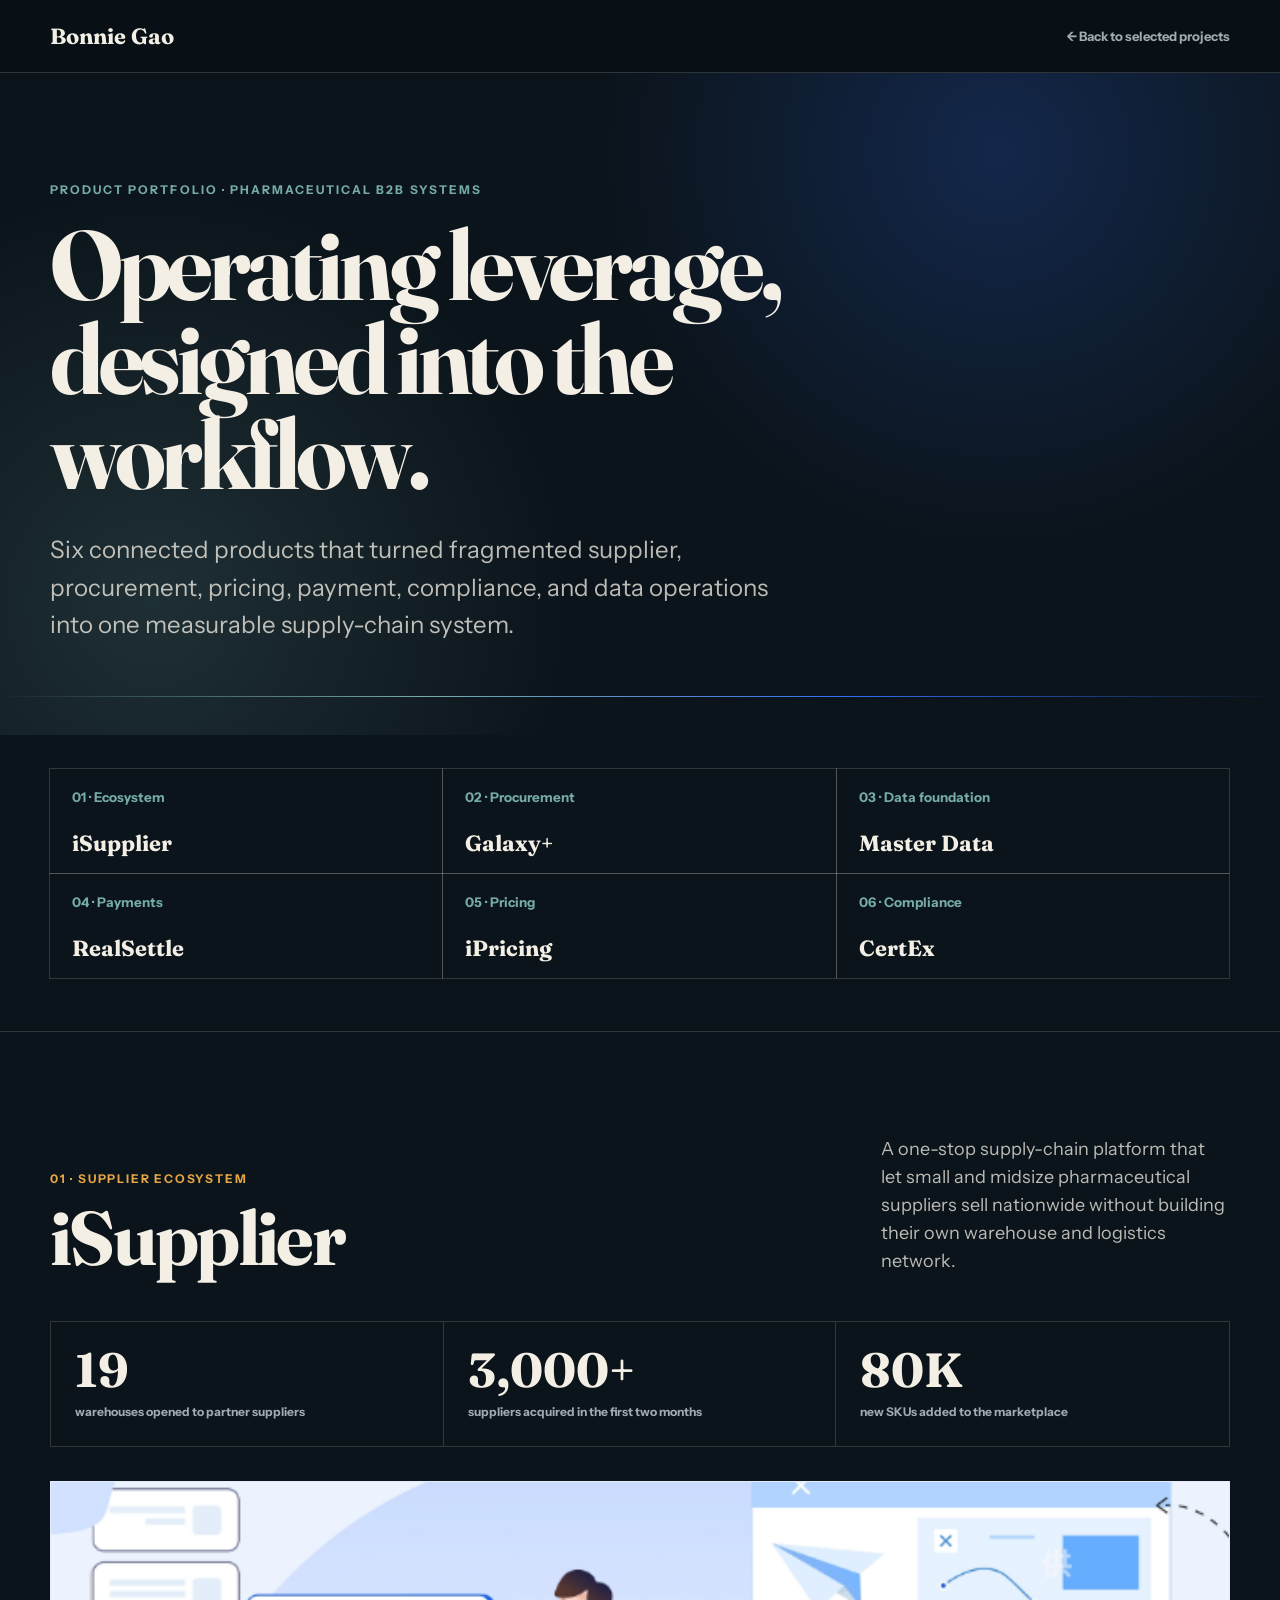
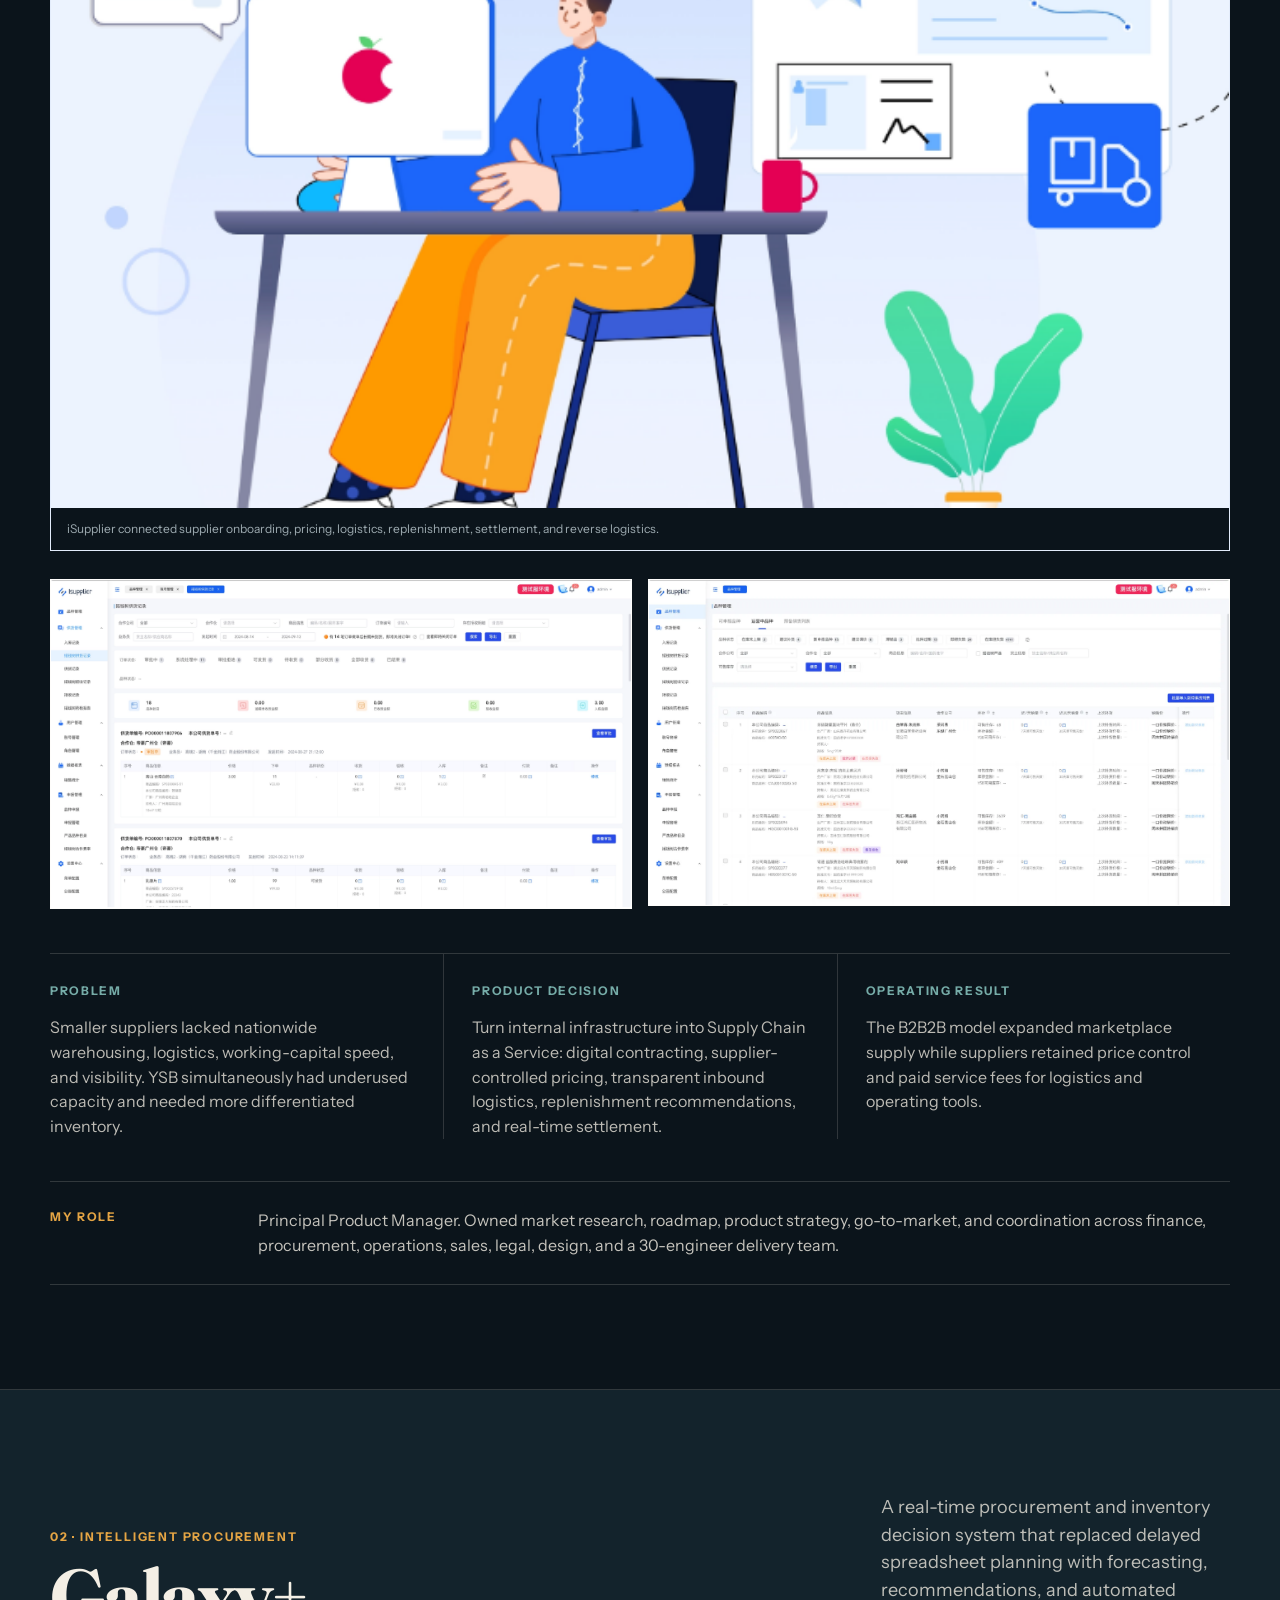
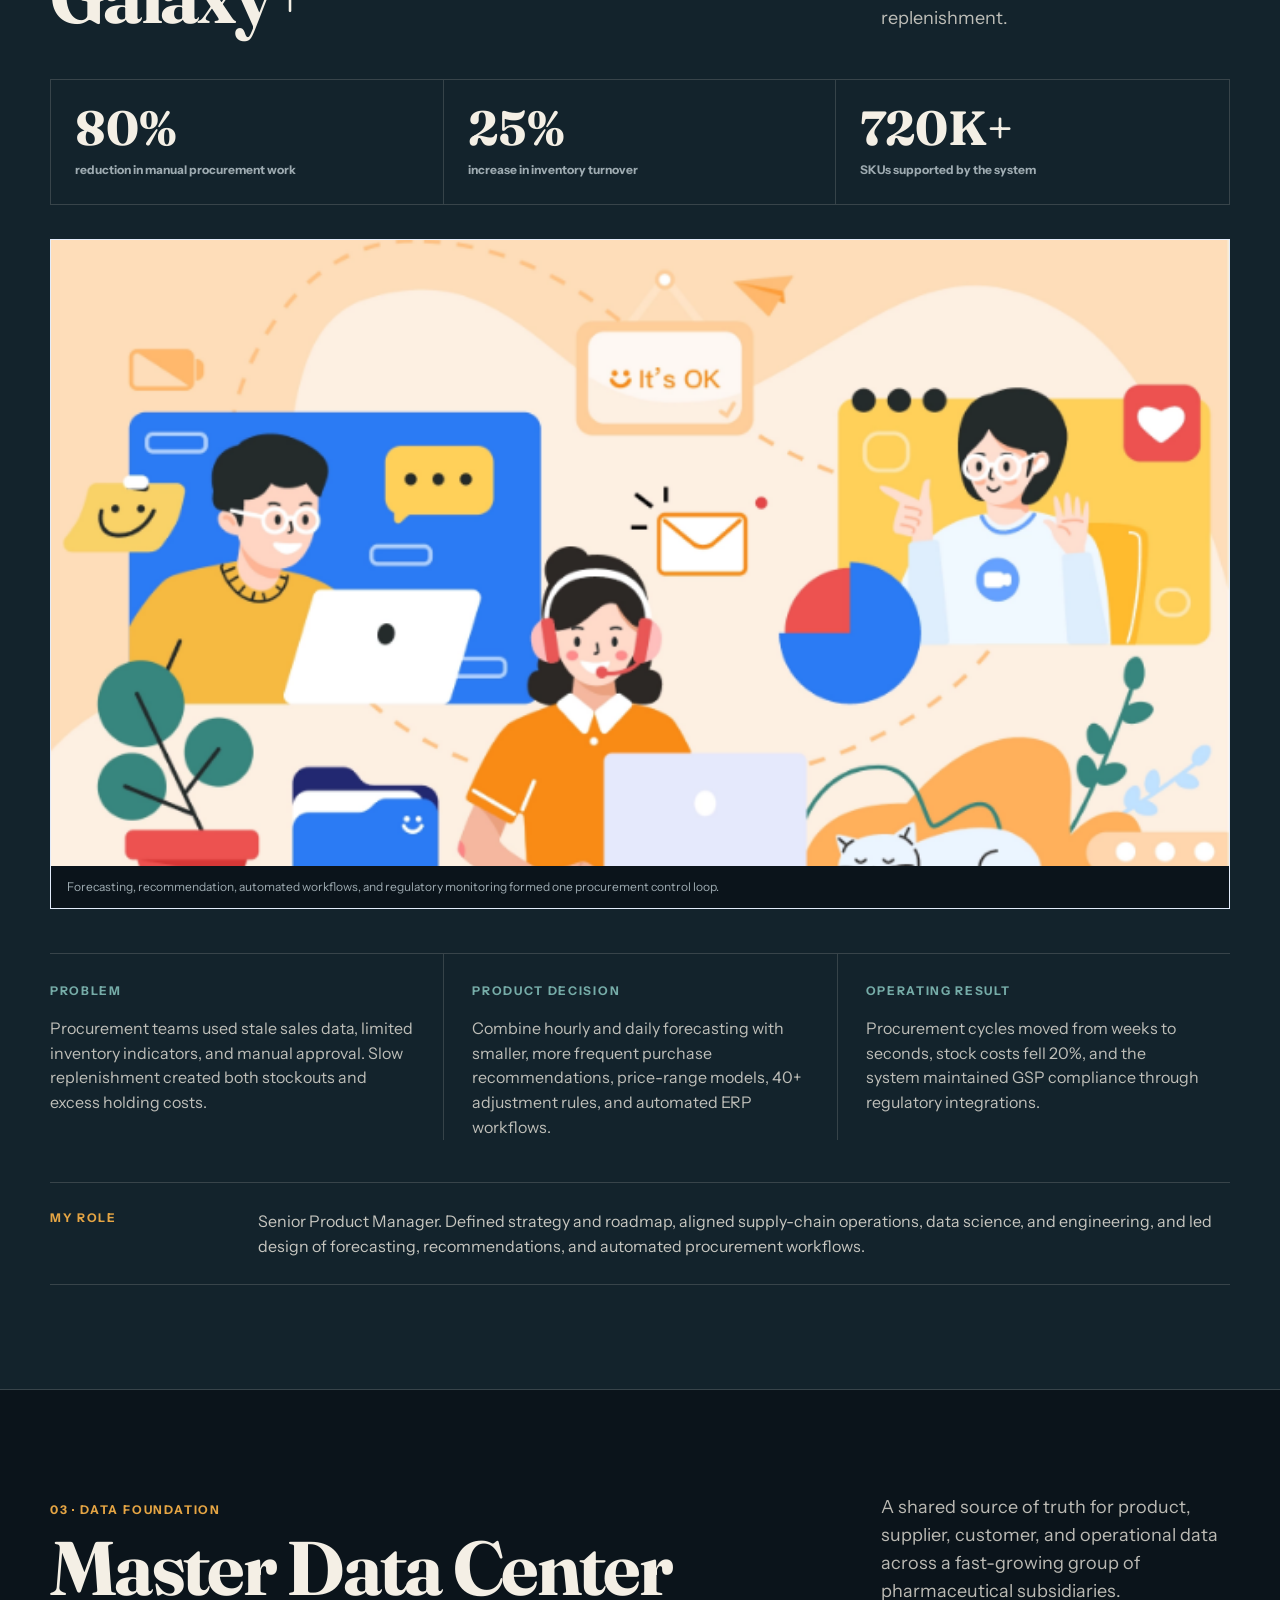
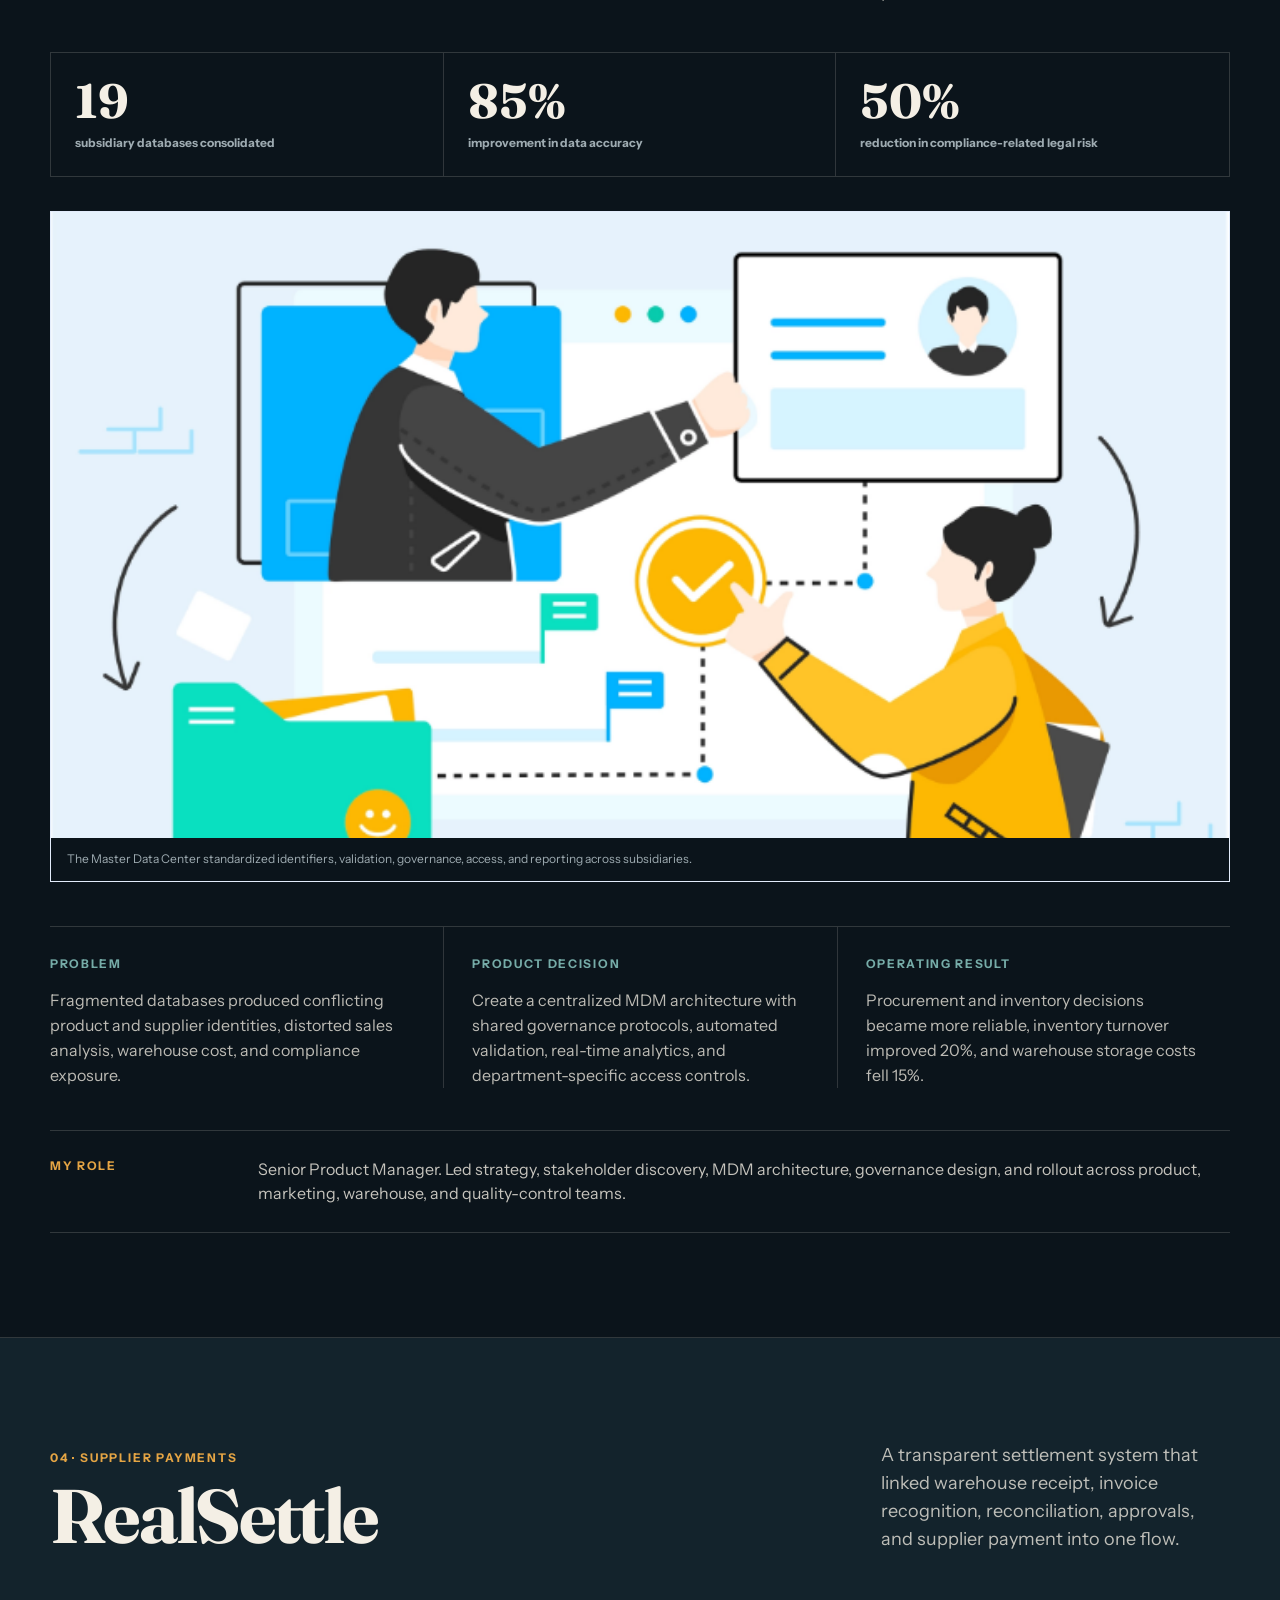
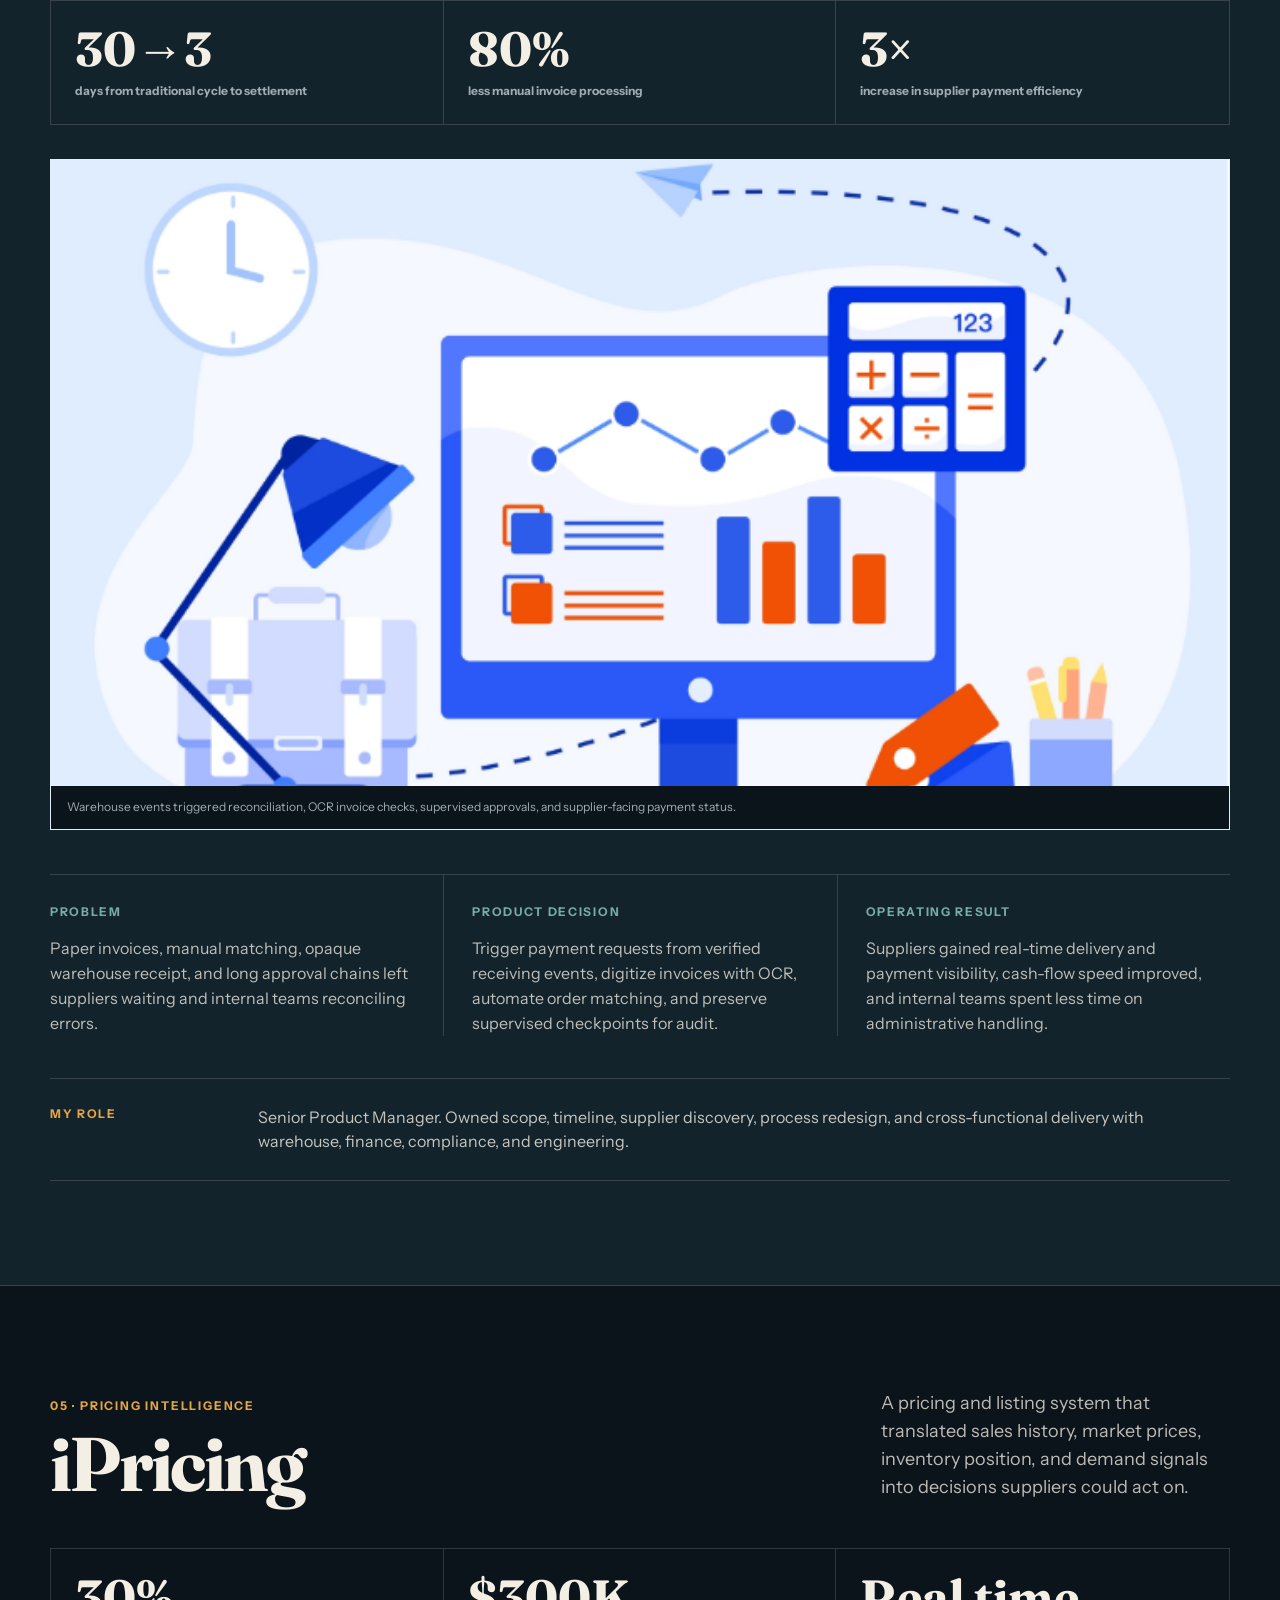
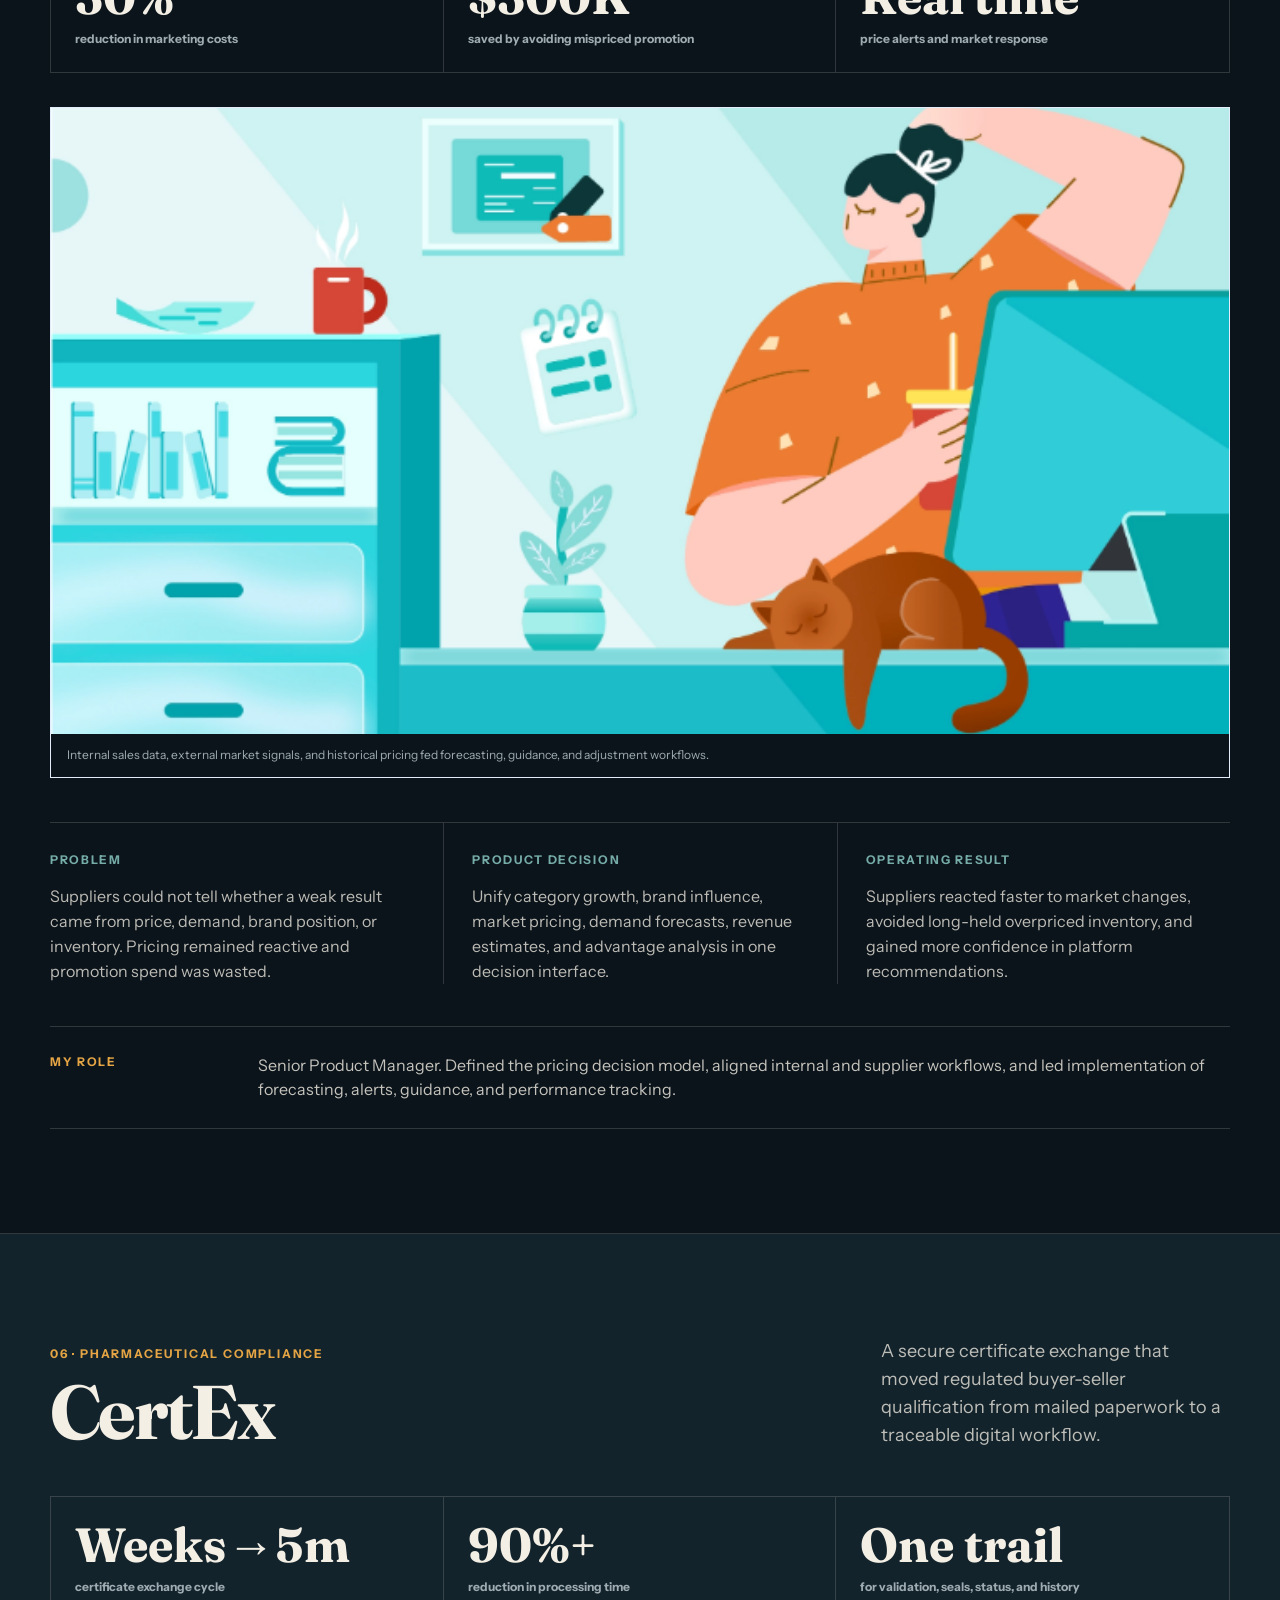
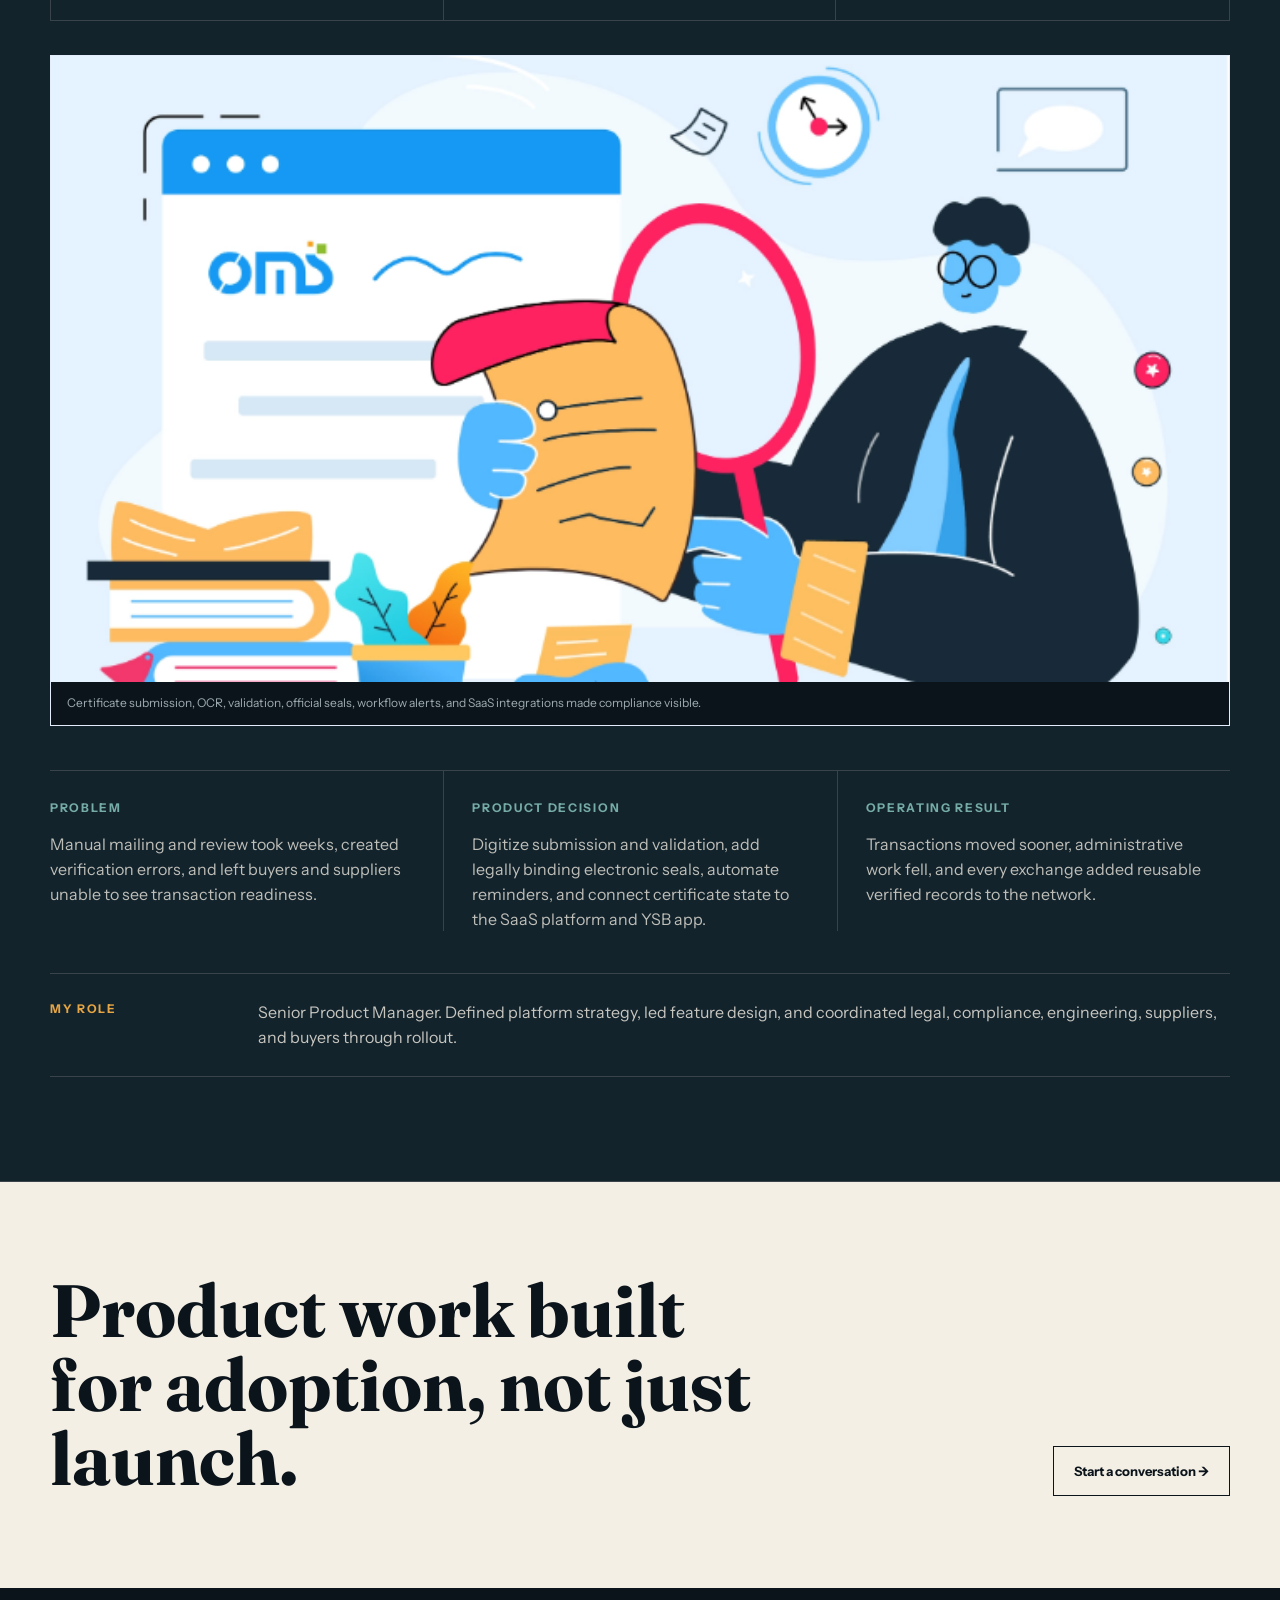
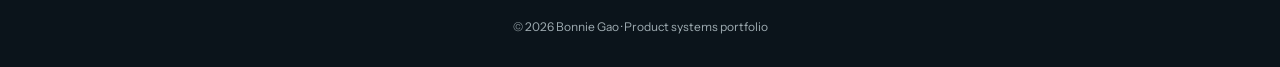
==== projects/index.html @ c2d32837 "Add product management case studies" ====
<!DOCTYPE html>
<html lang="en">
<head>
  <meta charset="UTF-8" />
  <meta name="viewport" content="width=device-width, initial-scale=1.0" />
  <meta name="description" content="Product case studies by Bonnie Gao: pharmaceutical B2B, intelligent supply chain, pricing, payments, compliance, and master data systems." />
  <title>Product Case Studies | Bonnie Gao</title>
  <link rel="preconnect" href="https://fonts.googleapis.com">
  <link rel="preconnect" href="https://fonts.gstatic.com" crossorigin>
  <link href="https://fonts.googleapis.com/css2?family=Fraunces:opsz,wght@9..144,500;9..144,650;9..144,750&family=Instrument+Sans:ital,wght@0,400..800;1,400..800&display=swap" rel="stylesheet">
  <link rel="stylesheet" href="styles.css" />
</head>
<body>
  <nav class="nav" aria-label="Case study navigation">
    <div class="container nav-inner">
      <a class="brand" href="../index.html#home">Bonnie Gao</a>
      <a class="back-link" href="../index.html#projects">← Back to selected projects</a>
    </div>
  </nav>

  <header class="hero">
    <div class="container">
      <p class="eyebrow">Product portfolio · Pharmaceutical B2B systems</p>
      <h1>Operating leverage, designed into the workflow.</h1>
      <p class="hero-deck">Six connected products that turned fragmented supplier, procurement, pricing, payment, compliance, and data operations into one measurable supply-chain system.</p>
    </div>
  </header>

  <nav class="case-index" aria-label="Product case studies">
    <div class="container">
      <ol>
        <li><a href="#isupplier"><small>01 · Ecosystem</small><strong>iSupplier</strong></a></li>
        <li><a href="#galaxy"><small>02 · Procurement</small><strong>Galaxy+</strong></a></li>
        <li><a href="#master-data"><small>03 · Data foundation</small><strong>Master Data</strong></a></li>
        <li><a href="#realsettle"><small>04 · Payments</small><strong>RealSettle</strong></a></li>
        <li><a href="#ipricing"><small>05 · Pricing</small><strong>iPricing</strong></a></li>
        <li><a href="#certex"><small>06 · Compliance</small><strong>CertEx</strong></a></li>
      </ol>
    </div>
  </nav>

  <main>
    <section class="case" id="isupplier">
      <div class="container">
        <div class="case-head">
          <div><p class="case-number">01 · Supplier ecosystem</p><h2>iSupplier</h2></div>
          <p class="case-summary">A one-stop supply-chain platform that let small and midsize pharmaceutical suppliers sell nationwide without building their own warehouse and logistics network.</p>
        </div>
        <div class="metric-row">
          <div class="metric"><strong>19</strong><span>warehouses opened to partner suppliers</span></div>
          <div class="metric"><strong>3,000+</strong><span>suppliers acquired in the first two months</span></div>
          <div class="metric"><strong>80K</strong><span>new SKUs added to the marketplace</span></div>
        </div>
        <figure class="case-visual"><img src="assets/isupplier-overview.png" alt="Illustration representing the iSupplier open cooperation platform" /><figcaption>iSupplier connected supplier onboarding, pricing, logistics, replenishment, settlement, and reverse logistics.</figcaption></figure>
        <div class="screen-pair"><img src="assets/isupplier-flow.png" alt="iSupplier order and settlement management interface" /><img src="assets/isupplier-launch.png" alt="iSupplier product operations interface" /></div>
        <div class="decision-grid">
          <article class="decision"><h3>Problem</h3><p>Smaller suppliers lacked nationwide warehousing, logistics, working-capital speed, and visibility. YSB simultaneously had underused capacity and needed more differentiated inventory.</p></article>
          <article class="decision"><h3>Product decision</h3><p>Turn internal infrastructure into Supply Chain as a Service: digital contracting, supplier-controlled pricing, transparent inbound logistics, replenishment recommendations, and real-time settlement.</p></article>
          <article class="decision"><h3>Operating result</h3><p>The B2B2B model expanded marketplace supply while suppliers retained price control and paid service fees for logistics and operating tools.</p></article>
        </div>
        <div class="role"><strong>My role</strong><p>Principal Product Manager. Owned market research, roadmap, product strategy, go-to-market, and coordination across finance, procurement, operations, sales, legal, design, and a 30-engineer delivery team.</p></div>
      </div>
    </section>

    <section class="case" id="galaxy">
      <div class="container">
        <div class="case-head"><div><p class="case-number">02 · Intelligent procurement</p><h2>Galaxy+</h2></div><p class="case-summary">A real-time procurement and inventory decision system that replaced delayed spreadsheet planning with forecasting, recommendations, and automated replenishment.</p></div>
        <div class="metric-row"><div class="metric"><strong>80%</strong><span>reduction in manual procurement work</span></div><div class="metric"><strong>25%</strong><span>increase in inventory turnover</span></div><div class="metric"><strong>720K+</strong><span>SKUs supported by the system</span></div></div>
        <figure class="case-visual"><img src="assets/galaxy-overview.png" alt="Illustration representing collaborative intelligent procurement" /><figcaption>Forecasting, recommendation, automated workflows, and regulatory monitoring formed one procurement control loop.</figcaption></figure>
        <div class="decision-grid"><article class="decision"><h3>Problem</h3><p>Procurement teams used stale sales data, limited inventory indicators, and manual approval. Slow replenishment created both stockouts and excess holding costs.</p></article><article class="decision"><h3>Product decision</h3><p>Combine hourly and daily forecasting with smaller, more frequent purchase recommendations, price-range models, 40+ adjustment rules, and automated ERP workflows.</p></article><article class="decision"><h3>Operating result</h3><p>Procurement cycles moved from weeks to seconds, stock costs fell 20%, and the system maintained GSP compliance through regulatory integrations.</p></article></div>
        <div class="role"><strong>My role</strong><p>Senior Product Manager. Defined strategy and roadmap, aligned supply-chain operations, data science, and engineering, and led design of forecasting, recommendations, and automated procurement workflows.</p></div>
      </div>
    </section>

    <section class="case" id="master-data">
      <div class="container">
        <div class="case-head"><div><p class="case-number">03 · Data foundation</p><h2>Master Data Center</h2></div><p class="case-summary">A shared source of truth for product, supplier, customer, and operational data across a fast-growing group of pharmaceutical subsidiaries.</p></div>
        <div class="metric-row"><div class="metric"><strong>19</strong><span>subsidiary databases consolidated</span></div><div class="metric"><strong>85%</strong><span>improvement in data accuracy</span></div><div class="metric"><strong>50%</strong><span>reduction in compliance-related legal risk</span></div></div>
        <figure class="case-visual"><img src="assets/master-data-overview.png" alt="Illustration representing master data governance and collaboration" /><figcaption>The Master Data Center standardized identifiers, validation, governance, access, and reporting across subsidiaries.</figcaption></figure>
        <div class="decision-grid"><article class="decision"><h3>Problem</h3><p>Fragmented databases produced conflicting product and supplier identities, distorted sales analysis, warehouse cost, and compliance exposure.</p></article><article class="decision"><h3>Product decision</h3><p>Create a centralized MDM architecture with shared governance protocols, automated validation, real-time analytics, and department-specific access controls.</p></article><article class="decision"><h3>Operating result</h3><p>Procurement and inventory decisions became more reliable, inventory turnover improved 20%, and warehouse storage costs fell 15%.</p></article></div>
        <div class="role"><strong>My role</strong><p>Senior Product Manager. Led strategy, stakeholder discovery, MDM architecture, governance design, and rollout across product, marketing, warehouse, and quality-control teams.</p></div>
      </div>
    </section>

    <section class="case" id="realsettle">
      <div class="container">
        <div class="case-head"><div><p class="case-number">04 · Supplier payments</p><h2>RealSettle</h2></div><p class="case-summary">A transparent settlement system that linked warehouse receipt, invoice recognition, reconciliation, approvals, and supplier payment into one flow.</p></div>
        <div class="metric-row"><div class="metric"><strong>30→3</strong><span>days from traditional cycle to settlement</span></div><div class="metric"><strong>80%</strong><span>less manual invoice processing</span></div><div class="metric"><strong>3×</strong><span>increase in supplier payment efficiency</span></div></div>
        <figure class="case-visual"><img src="assets/realsettle-overview.png" alt="Illustration representing automated real-time settlement" /><figcaption>Warehouse events triggered reconciliation, OCR invoice checks, supervised approvals, and supplier-facing payment status.</figcaption></figure>
        <div class="decision-grid"><article class="decision"><h3>Problem</h3><p>Paper invoices, manual matching, opaque warehouse receipt, and long approval chains left suppliers waiting and internal teams reconciling errors.</p></article><article class="decision"><h3>Product decision</h3><p>Trigger payment requests from verified receiving events, digitize invoices with OCR, automate order matching, and preserve supervised checkpoints for audit.</p></article><article class="decision"><h3>Operating result</h3><p>Suppliers gained real-time delivery and payment visibility, cash-flow speed improved, and internal teams spent less time on administrative handling.</p></article></div>
        <div class="role"><strong>My role</strong><p>Senior Product Manager. Owned scope, timeline, supplier discovery, process redesign, and cross-functional delivery with warehouse, finance, compliance, and engineering.</p></div>
      </div>
    </section>

    <section class="case" id="ipricing">
      <div class="container">
        <div class="case-head"><div><p class="case-number">05 · Pricing intelligence</p><h2>iPricing</h2></div><p class="case-summary">A pricing and listing system that translated sales history, market prices, inventory position, and demand signals into decisions suppliers could act on.</p></div>
        <div class="metric-row"><div class="metric"><strong>30%</strong><span>reduction in marketing costs</span></div><div class="metric"><strong>$300K</strong><span>saved by avoiding mispriced promotion</span></div><div class="metric"><strong>Real time</strong><span>price alerts and market response</span></div></div>
        <figure class="case-visual"><img src="assets/ipricing-overview.png" alt="Illustration representing intelligent pricing analytics" /><figcaption>Internal sales data, external market signals, and historical pricing fed forecasting, guidance, and adjustment workflows.</figcaption></figure>
        <div class="decision-grid"><article class="decision"><h3>Problem</h3><p>Suppliers could not tell whether a weak result came from price, demand, brand position, or inventory. Pricing remained reactive and promotion spend was wasted.</p></article><article class="decision"><h3>Product decision</h3><p>Unify category growth, brand influence, market pricing, demand forecasts, revenue estimates, and advantage analysis in one decision interface.</p></article><article class="decision"><h3>Operating result</h3><p>Suppliers reacted faster to market changes, avoided long-held overpriced inventory, and gained more confidence in platform recommendations.</p></article></div>
        <div class="role"><strong>My role</strong><p>Senior Product Manager. Defined the pricing decision model, aligned internal and supplier workflows, and led implementation of forecasting, alerts, guidance, and performance tracking.</p></div>
      </div>
    </section>

    <section class="case" id="certex">
      <div class="container">
        <div class="case-head"><div><p class="case-number">06 · Pharmaceutical compliance</p><h2>CertEx</h2></div><p class="case-summary">A secure certificate exchange that moved regulated buyer-seller qualification from mailed paperwork to a traceable digital workflow.</p></div>
        <div class="metric-row"><div class="metric"><strong>Weeks→5m</strong><span>certificate exchange cycle</span></div><div class="metric"><strong>90%+</strong><span>reduction in processing time</span></div><div class="metric"><strong>One trail</strong><span>for validation, seals, status, and history</span></div></div>
        <figure class="case-visual"><img src="assets/certex-overview.png" alt="Illustration representing digital pharmaceutical certificate validation" /><figcaption>Certificate submission, OCR, validation, official seals, workflow alerts, and SaaS integrations made compliance visible.</figcaption></figure>
        <div class="decision-grid"><article class="decision"><h3>Problem</h3><p>Manual mailing and review took weeks, created verification errors, and left buyers and suppliers unable to see transaction readiness.</p></article><article class="decision"><h3>Product decision</h3><p>Digitize submission and validation, add legally binding electronic seals, automate reminders, and connect certificate state to the SaaS platform and YSB app.</p></article><article class="decision"><h3>Operating result</h3><p>Transactions moved sooner, administrative work fell, and every exchange added reusable verified records to the network.</p></article></div>
        <div class="role"><strong>My role</strong><p>Senior Product Manager. Defined platform strategy, led feature design, and coordinated legal, compliance, engineering, suppliers, and buyers through rollout.</p></div>
      </div>
    </section>
  </main>

  <section class="closing">
    <div class="container closing-grid"><h2>Product work built for adoption, not just launch.</h2><a class="button" href="../index.html#contact">Start a conversation →</a></div>
  </section>
  <footer><div class="container">© 2026 Bonnie Gao · Product systems portfolio</div></footer>
</body>
</html>
---- projects/styles.css ----
:root {
  --ink: #0b141b;
  --ink-soft: #13232c;
  --paper: #f4efe5;
  --paper-soft: #e8e0d2;
  --white: #fffdf8;
  --teal: #76aca8;
  --blue: #326cf4;
  --amber: #e5a544;
  --muted: #9eabb1;
  --line-dark: rgba(244, 239, 229, 0.16);
  --line-light: rgba(11, 20, 27, 0.18);
  --max: 1180px;
}

* { box-sizing: border-box; margin: 0; padding: 0; }
html { scroll-behavior: smooth; scroll-padding-top: 88px; }
body {
  font-family: "Instrument Sans", ui-sans-serif, system-ui, sans-serif;
  background: var(--ink);
  color: var(--paper);
  line-height: 1.55;
}
a { color: inherit; text-decoration: none; }
img { display: block; width: 100%; }
:focus-visible { outline: 2px solid var(--teal); outline-offset: 4px; }
.container { width: min(var(--max), calc(100% - 42px)); margin: 0 auto; }

.nav {
  position: sticky;
  top: 0;
  z-index: 20;
  background: rgba(8, 16, 22, 0.9);
  backdrop-filter: blur(18px);
  border-bottom: 1px solid var(--line-dark);
}
.nav-inner {
  min-height: 72px;
  display: flex;
  align-items: center;
  justify-content: space-between;
  gap: 24px;
}
.brand { font-family: "Fraunces", Georgia, serif; font-size: 22px; font-weight: 700; }
.back-link { color: var(--muted); font-size: 13px; font-weight: 760; }
.back-link:hover { color: var(--paper); }

.hero {
  position: relative;
  overflow: hidden;
  padding: 108px 0 92px;
  background:
    radial-gradient(circle at 78% 12%, rgba(50, 108, 244, 0.22), transparent 25rem),
    radial-gradient(circle at 12% 80%, rgba(118, 172, 168, 0.18), transparent 26rem),
    var(--ink);
}
.hero::after {
  content: "";
  position: absolute;
  left: 0;
  right: 0;
  bottom: 38px;
  height: 1px;
  background: linear-gradient(90deg, transparent, var(--teal), var(--blue), transparent);
}
.eyebrow {
  color: var(--teal);
  font-size: 12px;
  font-weight: 820;
  letter-spacing: 0.17em;
  text-transform: uppercase;
}
.hero h1 {
  max-width: 980px;
  margin-top: 18px;
  font-family: "Fraunces", Georgia, serif;
  font-size: clamp(50px, 7.7vw, 104px);
  line-height: 0.96;
  letter-spacing: -0.045em;
}
.hero-deck {
  max-width: 720px;
  margin-top: 30px;
  color: rgba(244, 239, 229, 0.76);
  font-size: clamp(18px, 2.2vw, 24px);
}

.case-index { padding: 34px 0 52px; border-bottom: 1px solid var(--line-dark); }
.case-index ol { list-style: none; display: grid; grid-template-columns: repeat(3, 1fr); }
.case-index a {
  min-height: 106px;
  display: grid;
  align-content: space-between;
  padding: 18px 22px;
  border: 1px solid var(--line-dark);
  margin: -1px 0 0 -1px;
  transition: background 160ms ease, color 160ms ease;
}
.case-index a:hover { background: var(--paper); color: var(--ink); }
.case-index small { color: var(--teal); font-weight: 800; }
.case-index strong { font-family: "Fraunces", Georgia, serif; font-size: 22px; line-height: 1.05; }

.case { padding: 104px 0; border-bottom: 1px solid var(--line-dark); }
.case:nth-of-type(even) { background: var(--ink-soft); }
.case-head {
  display: grid;
  grid-template-columns: minmax(0, 1.2fr) minmax(300px, 0.55fr);
  gap: 70px;
  align-items: end;
  margin-bottom: 46px;
}
.case-number { color: var(--amber); font-size: 12px; font-weight: 820; letter-spacing: 0.15em; text-transform: uppercase; }
.case h2 {
  margin-top: 12px;
  font-family: "Fraunces", Georgia, serif;
  font-size: clamp(42px, 6vw, 76px);
  line-height: 0.98;
  letter-spacing: -0.035em;
}
.case-summary { color: rgba(244, 239, 229, 0.76); font-size: 18px; }
.metric-row { display: grid; grid-template-columns: repeat(3, 1fr); border: 1px solid var(--line-dark); margin-bottom: 34px; }
.metric { padding: 24px; border-right: 1px solid var(--line-dark); }
.metric:last-child { border-right: 0; }
.metric strong { display: block; font-family: "Fraunces", Georgia, serif; font-size: clamp(30px, 4vw, 48px); line-height: 1; color: var(--paper); }
.metric span { display: block; margin-top: 9px; color: var(--muted); font-size: 12px; font-weight: 720; }

.case-visual {
  overflow: hidden;
  margin-bottom: 44px;
  border: 1px solid var(--line-dark);
  background: #dfeaff;
}
.case-visual img { aspect-ratio: 16 / 8.5; object-fit: cover; }
.case-visual figcaption { padding: 12px 16px; color: var(--muted); background: var(--ink); font-size: 12px; }
.screen-pair { display: grid; grid-template-columns: 1fr 1fr; gap: 16px; margin: -16px 0 44px; }
.screen-pair img { border: 1px solid var(--line-dark); background: white; }

.decision-grid { display: grid; grid-template-columns: repeat(3, 1fr); gap: 0; border-top: 1px solid var(--line-dark); }
.decision { padding: 28px 28px 0 0; }
.decision + .decision { padding-left: 28px; border-left: 1px solid var(--line-dark); }
.decision h3 { color: var(--teal); font-size: 12px; letter-spacing: 0.14em; text-transform: uppercase; }
.decision p, .decision ul { margin-top: 15px; color: rgba(244, 239, 229, 0.76); }
.decision ul { padding-left: 18px; display: grid; gap: 9px; }
.role {
  display: grid;
  grid-template-columns: 180px 1fr;
  gap: 28px;
  margin-top: 42px;
  padding: 26px 0;
  border-top: 1px solid var(--line-dark);
  border-bottom: 1px solid var(--line-dark);
}
.role strong { color: var(--amber); font-size: 12px; letter-spacing: 0.14em; text-transform: uppercase; }
.role p { color: rgba(244, 239, 229, 0.8); }

.closing { padding: 92px 0; background: var(--paper); color: var(--ink); }
.closing-grid { display: grid; grid-template-columns: 1fr auto; gap: 48px; align-items: end; }
.closing h2 { max-width: 720px; font-family: "Fraunces", Georgia, serif; font-size: clamp(42px, 6vw, 74px); line-height: 1; }
.button { display: inline-flex; padding: 14px 20px; border: 1px solid var(--ink); font-size: 13px; font-weight: 800; }
.button:hover { background: var(--ink); color: var(--paper); }
footer { padding: 30px 0; color: var(--muted); text-align: center; font-size: 12px; }

@media (max-width: 860px) {
  .case-index ol { grid-template-columns: repeat(2, 1fr); }
  .case-head, .closing-grid { grid-template-columns: 1fr; gap: 24px; }
  .decision-grid { grid-template-columns: 1fr; }
  .decision, .decision + .decision { padding: 26px 0; border-left: 0; border-bottom: 1px solid var(--line-dark); }
}
@media (max-width: 600px) {
  .container { width: min(var(--max), calc(100% - 24px)); }
  .hero { padding: 82px 0 76px; }
  .case { padding: 76px 0; }
  .case-index ol, .metric-row, .screen-pair { grid-template-columns: 1fr; }
  .metric { border-right: 0; border-bottom: 1px solid var(--line-dark); }
  .metric:last-child { border-bottom: 0; }
  .role { grid-template-columns: 1fr; gap: 8px; }
}

@media (prefers-reduced-motion: reduce) {
  html { scroll-behavior: auto; }
  * { transition: none !important; }
}
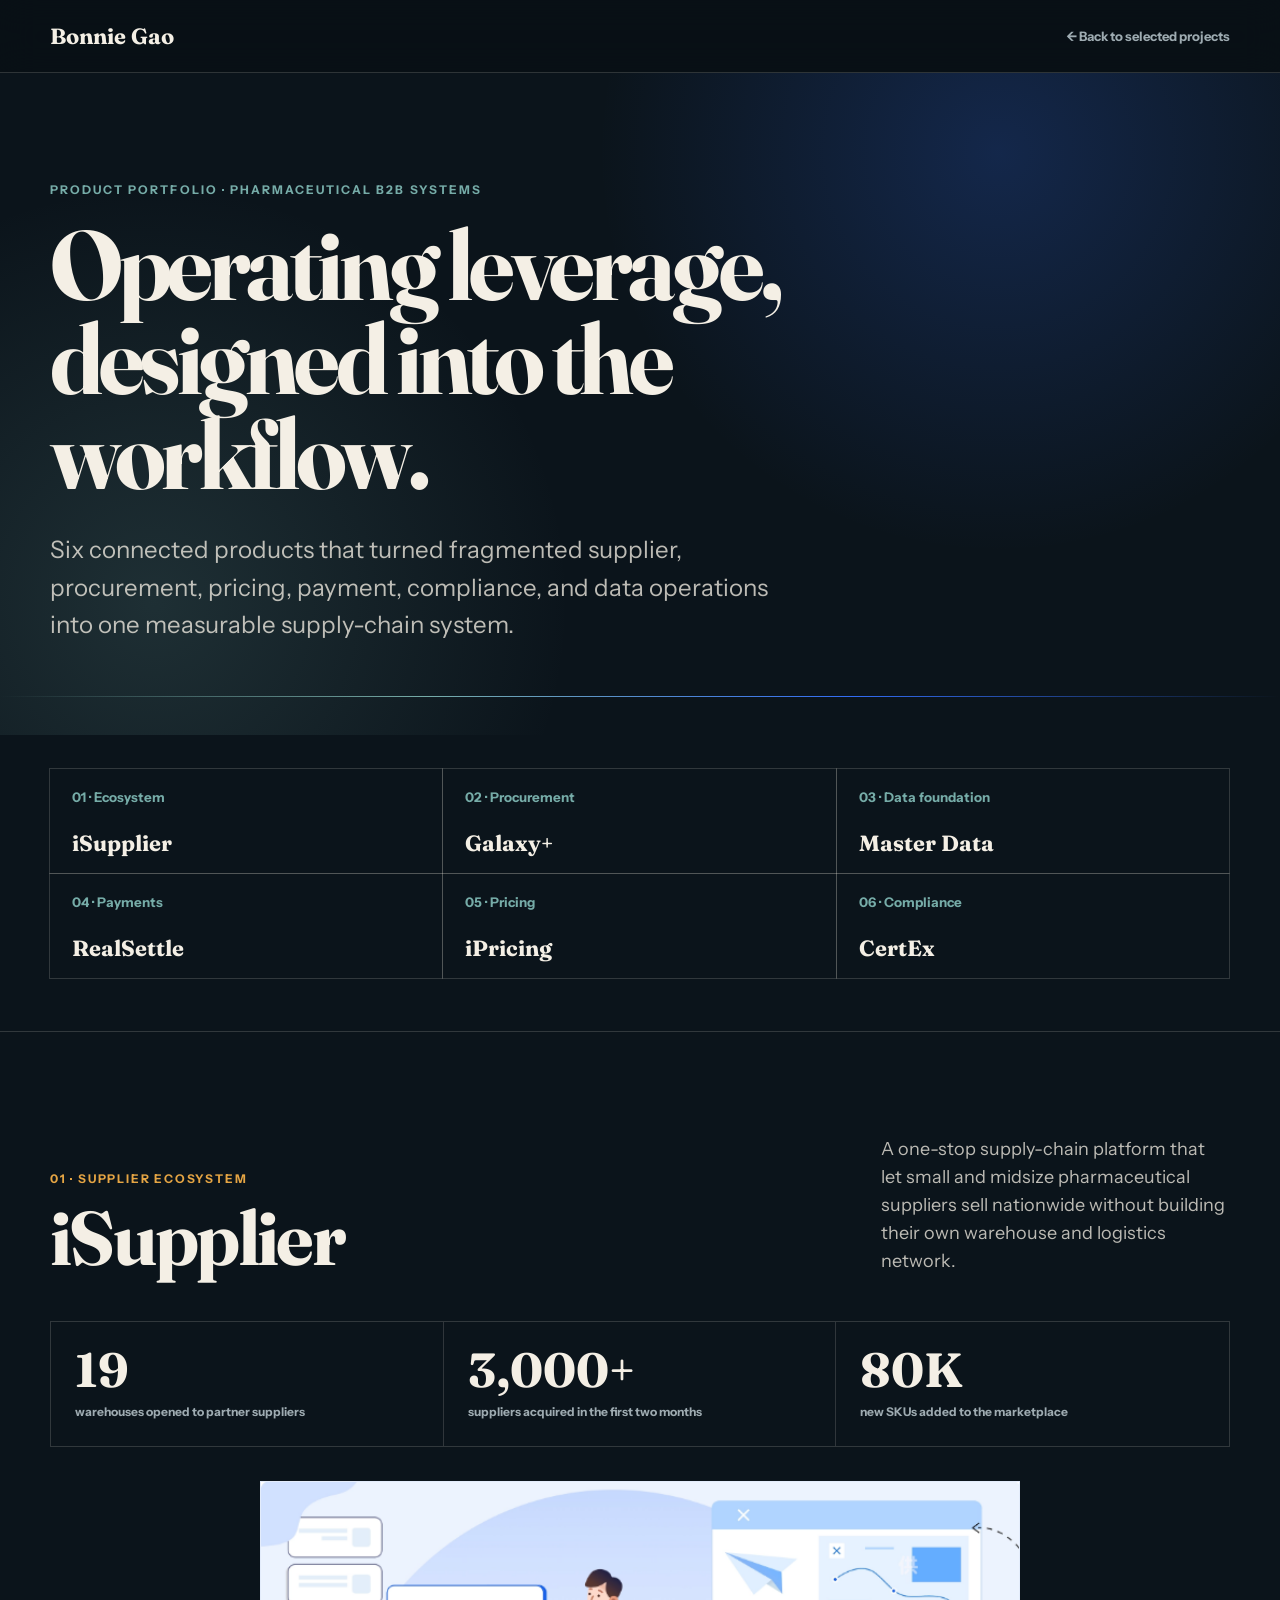
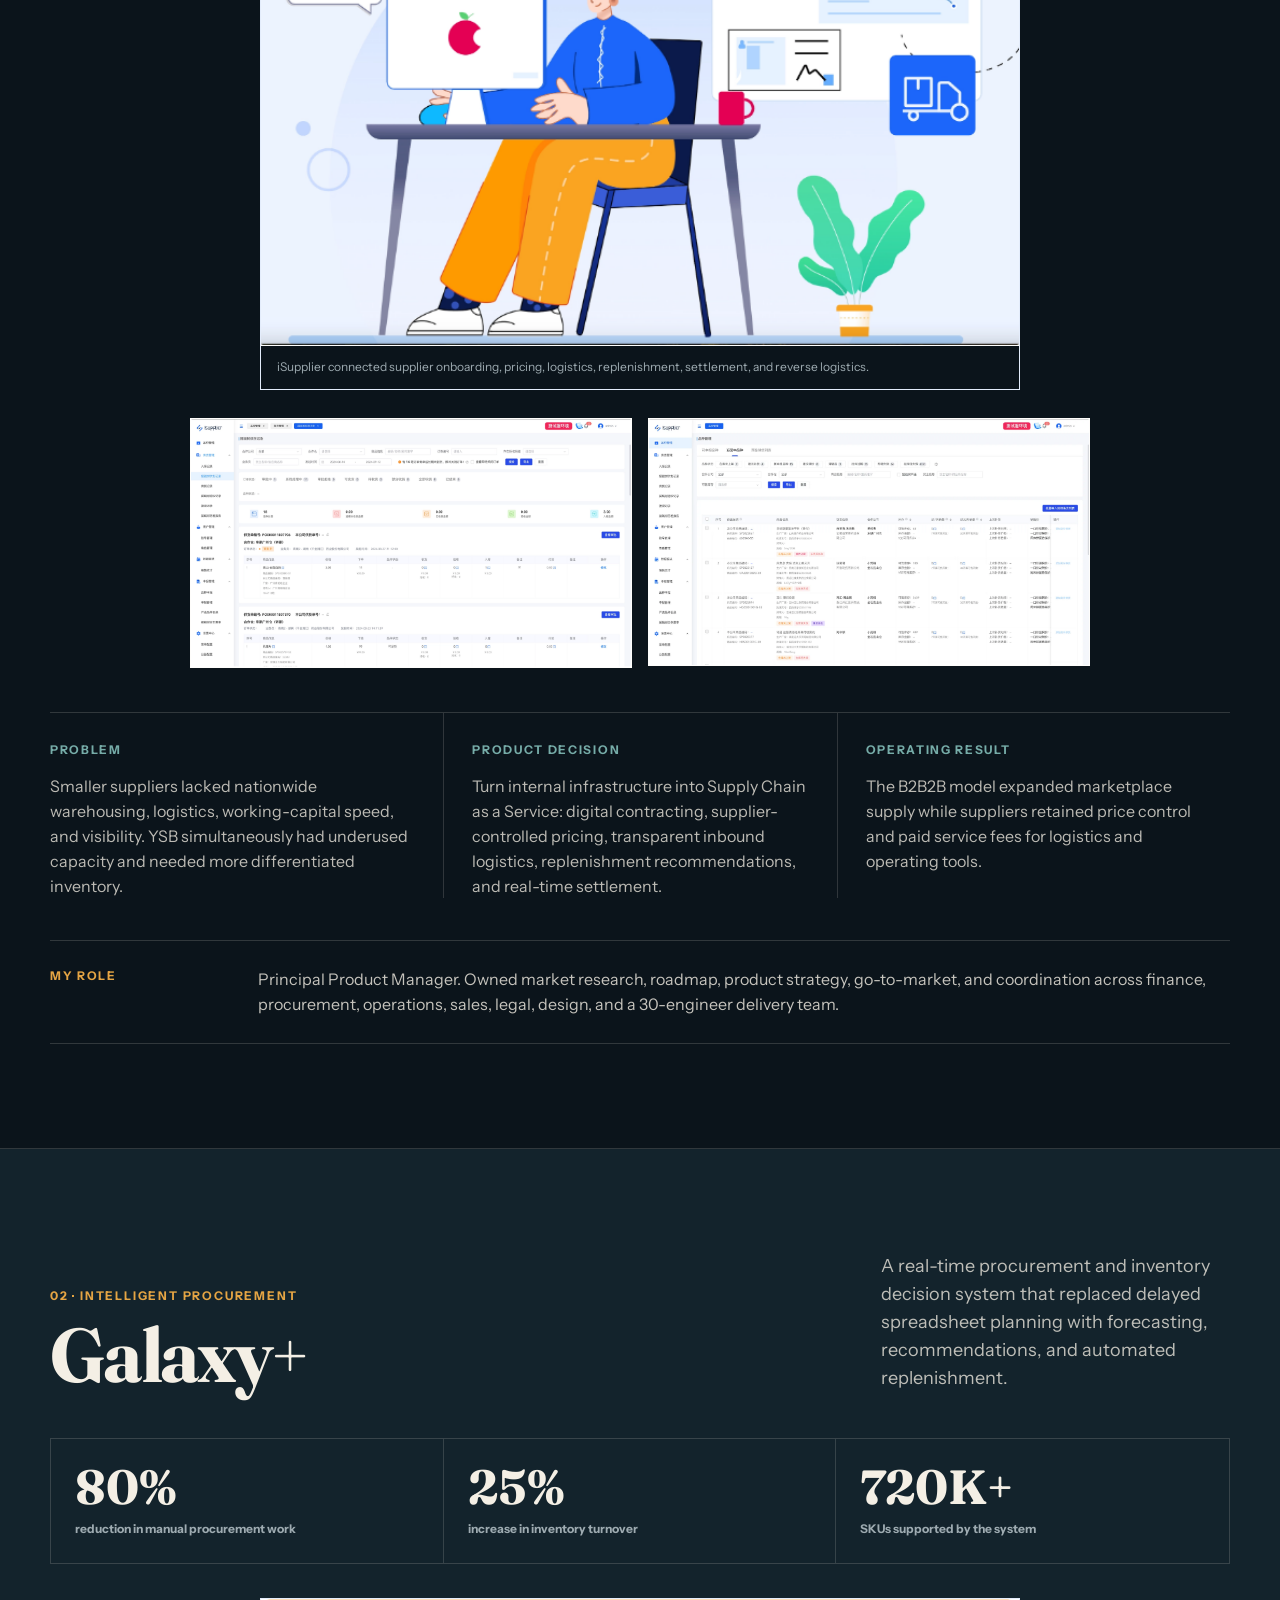
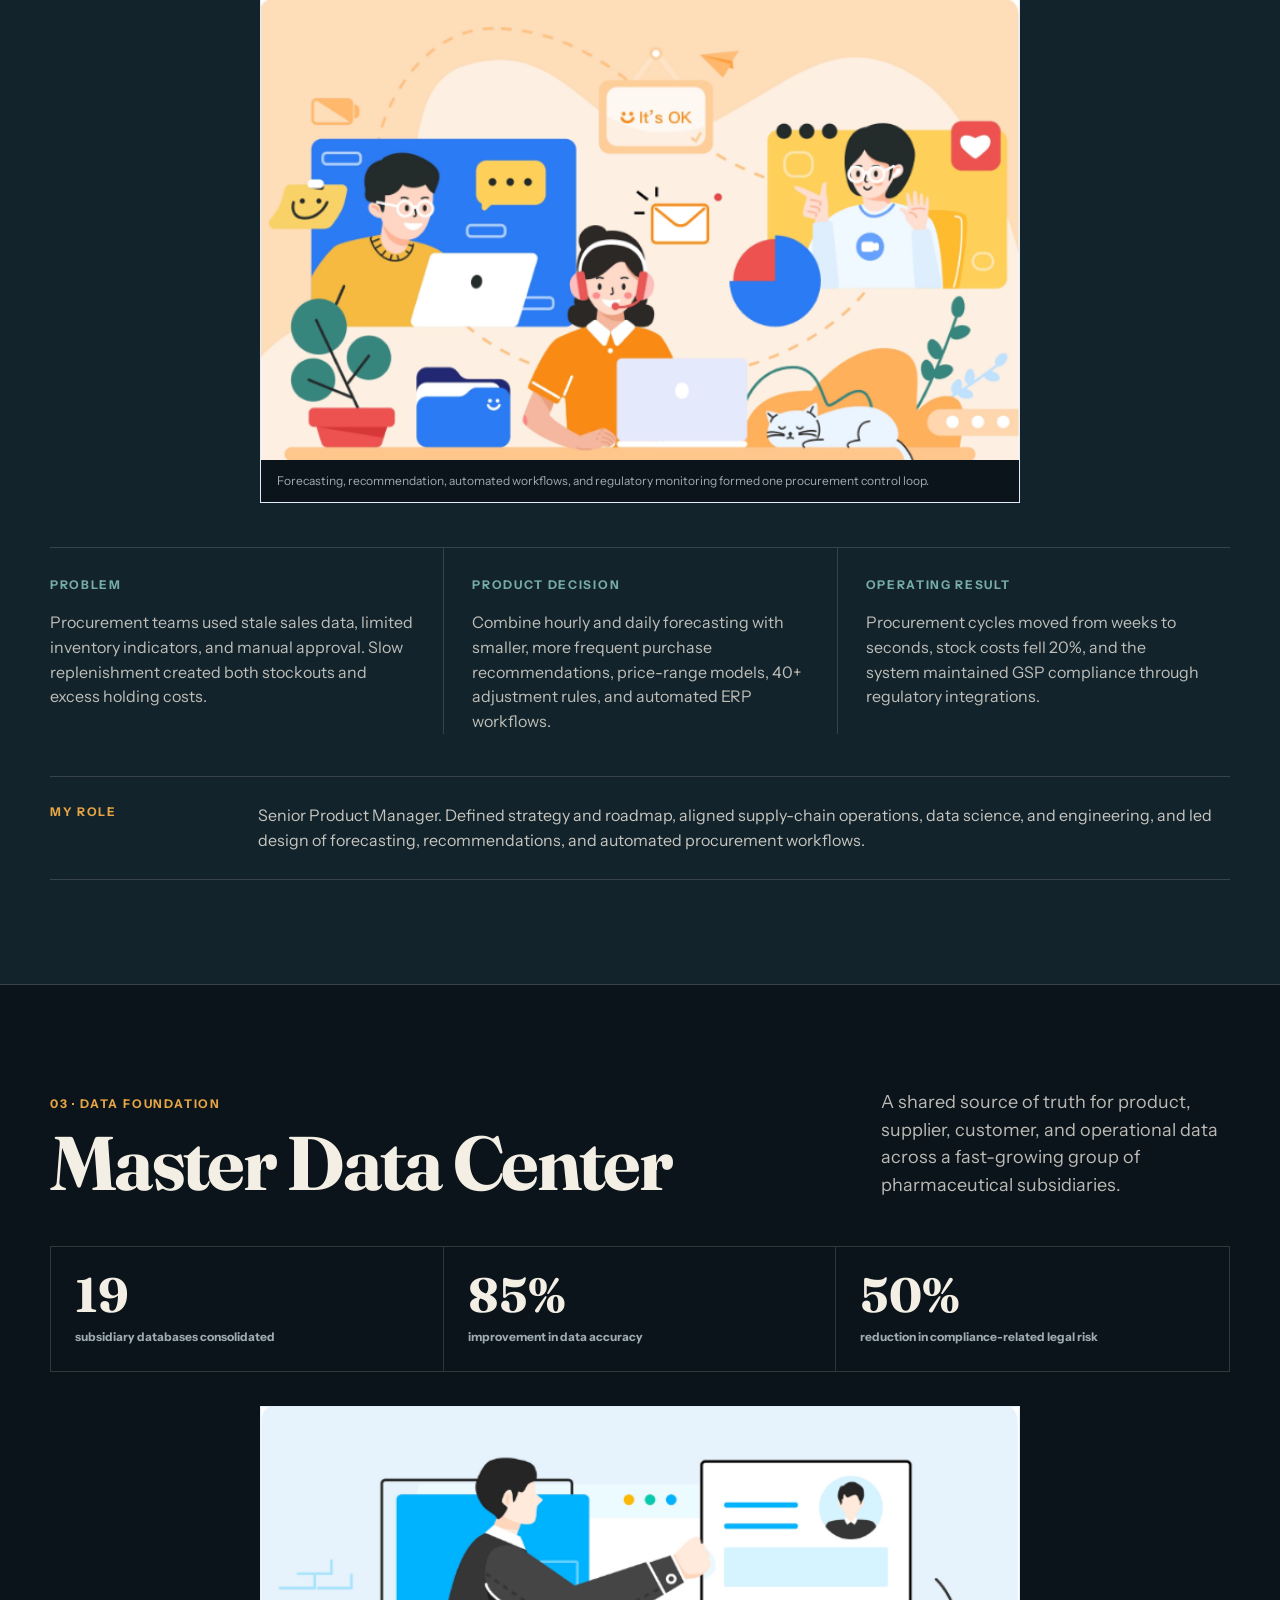
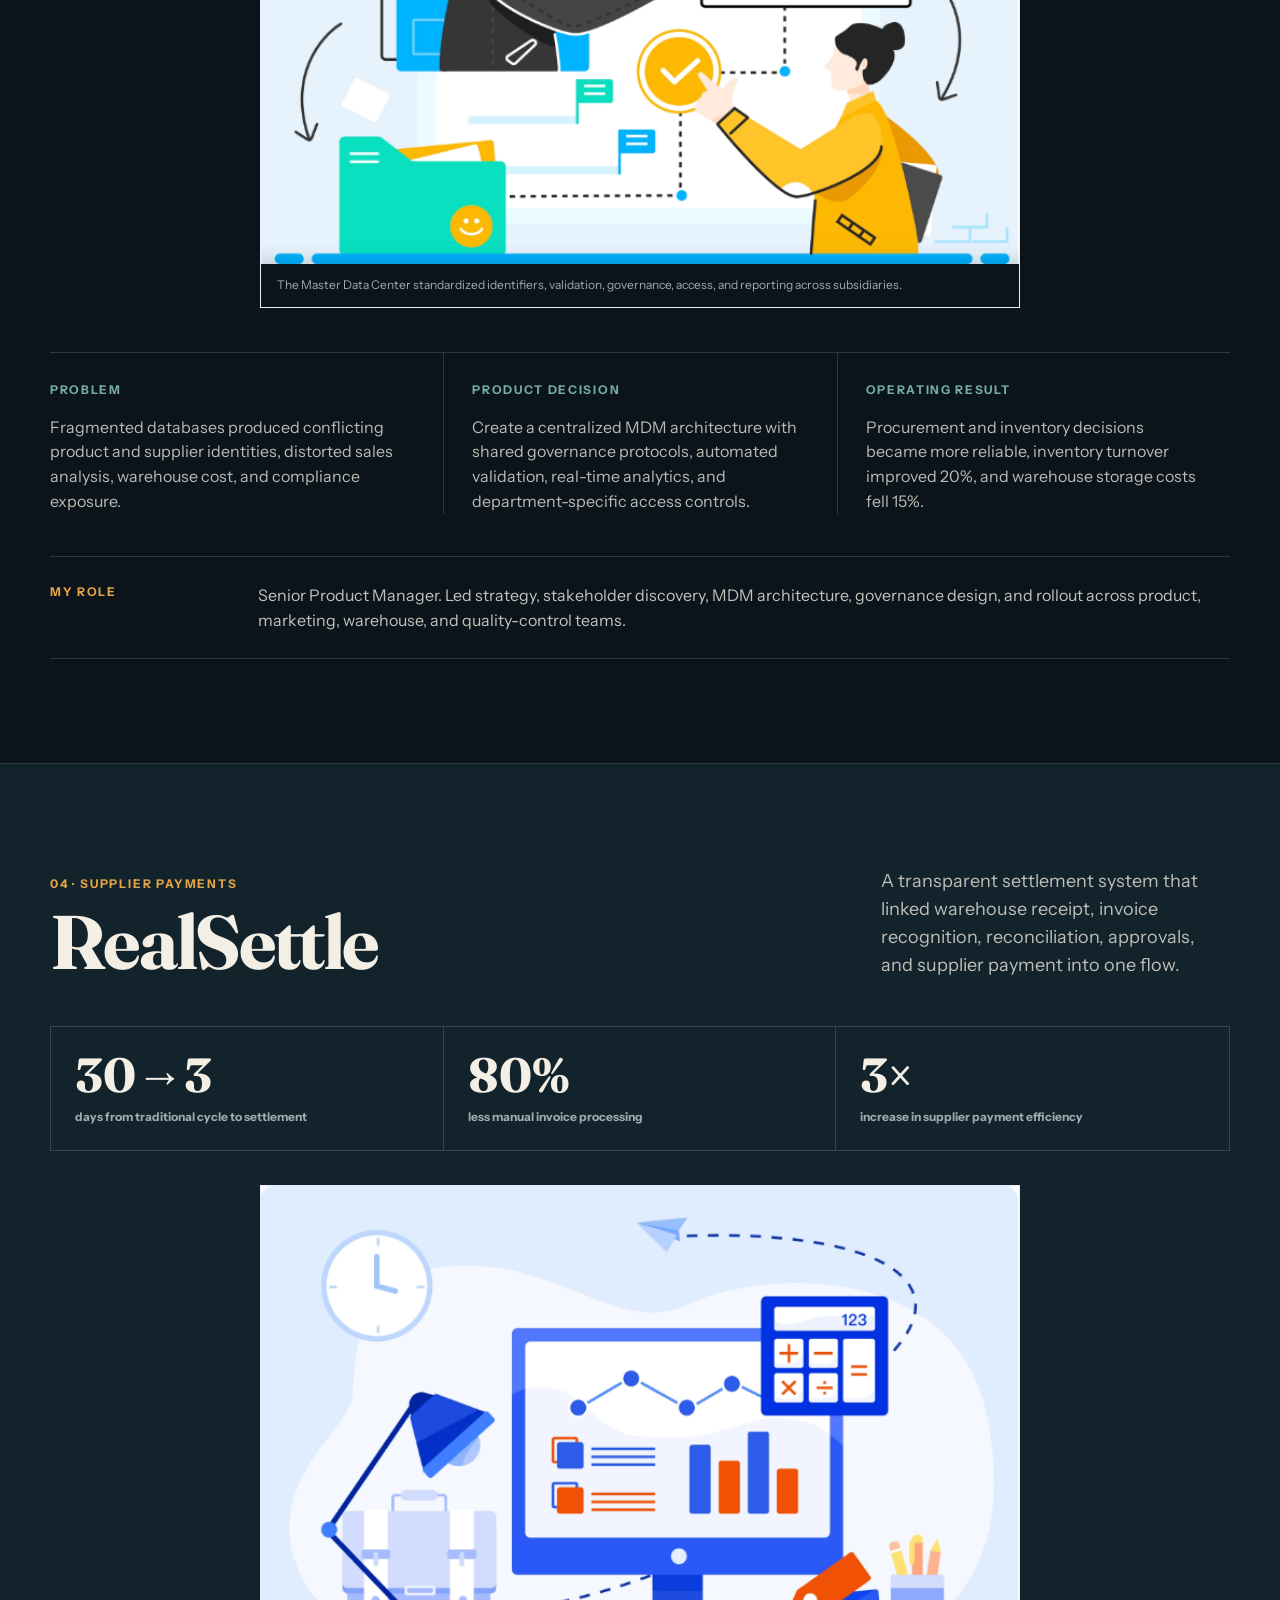
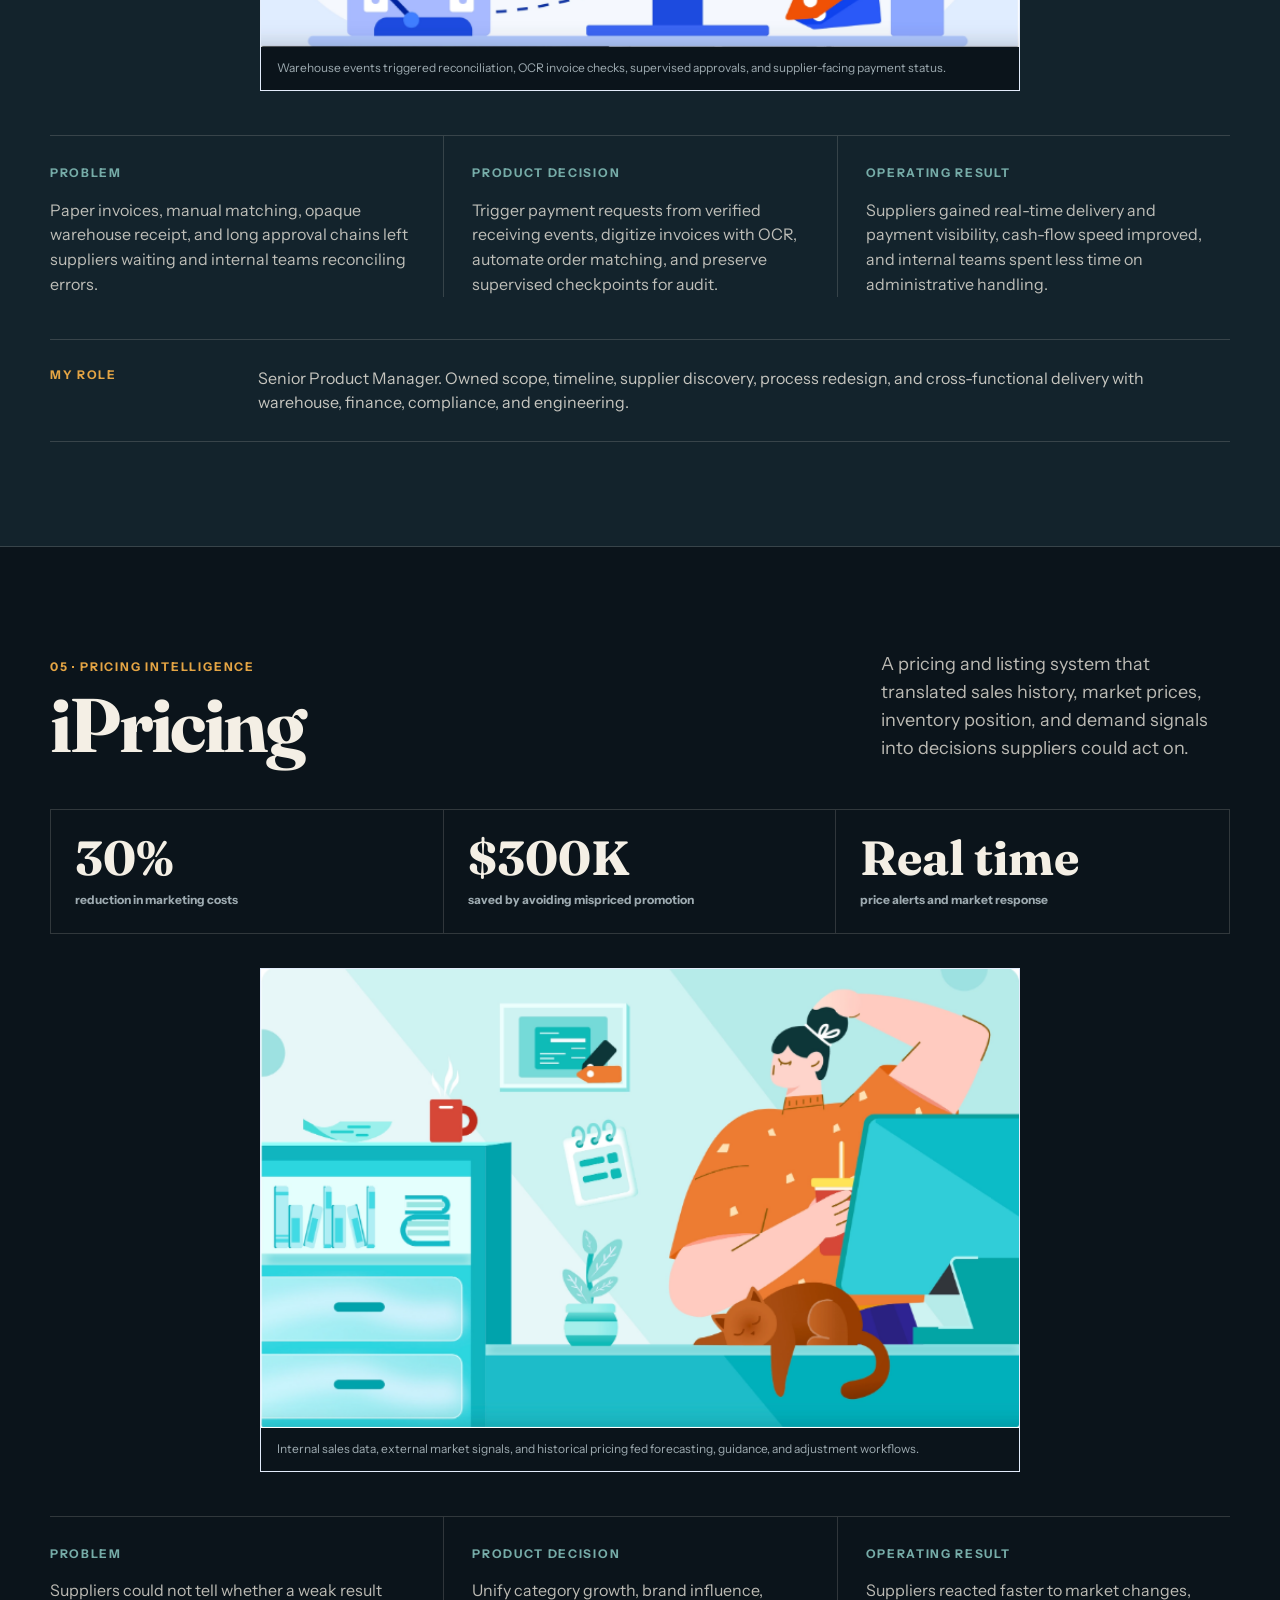
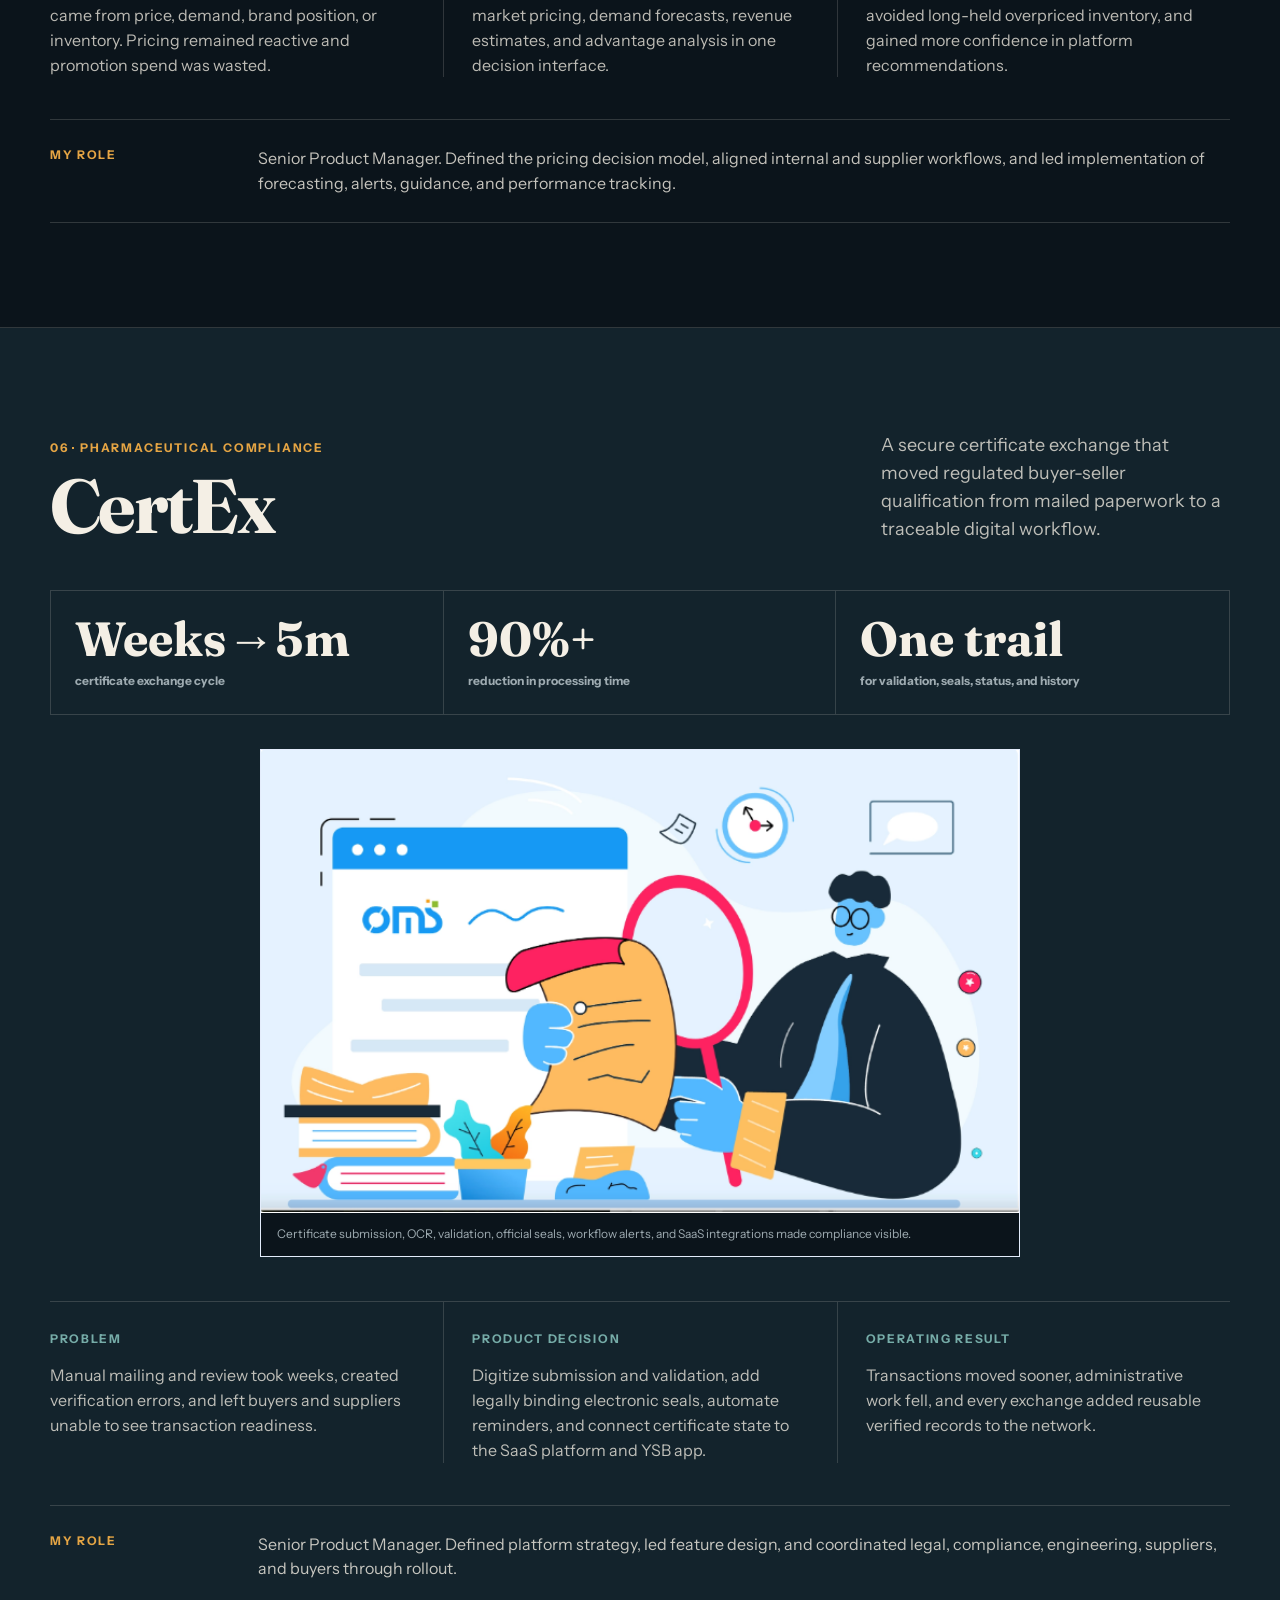
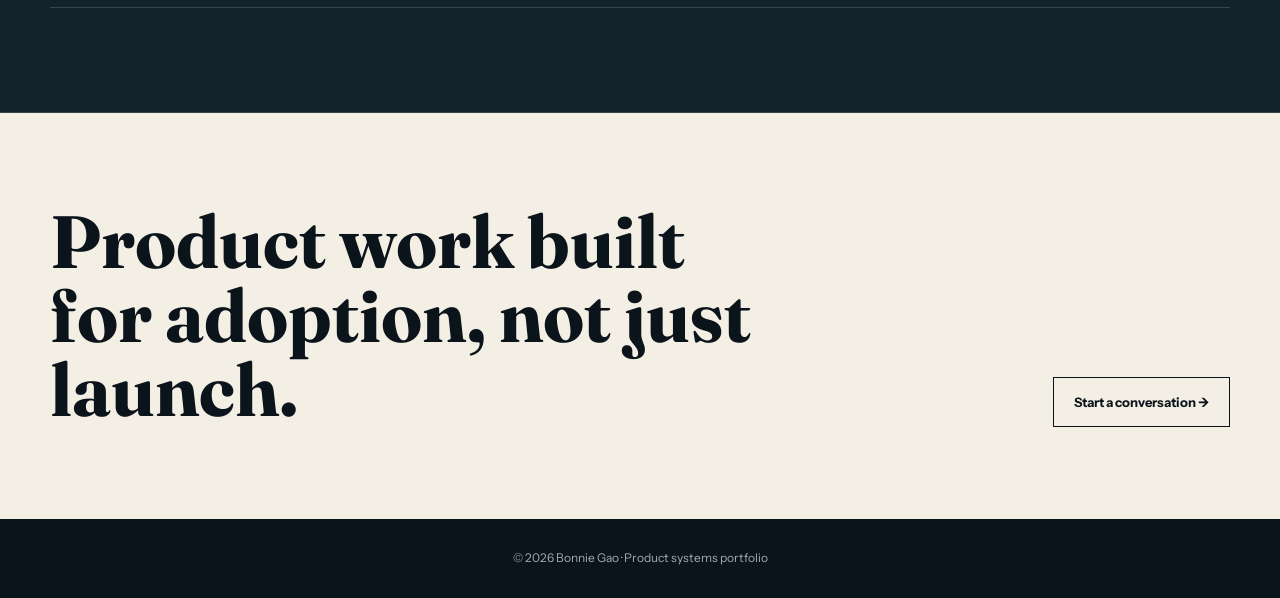
==== commit e834debb: "Bust product page style cache" ====
--- a/projects/index.html
+++ b/projects/index.html
@@ -8,7 +8,7 @@
   <link rel="preconnect" href="https://fonts.googleapis.com">
   <link rel="preconnect" href="https://fonts.gstatic.com" crossorigin>
   <link href="https://fonts.googleapis.com/css2?family=Fraunces:opsz,wght@9..144,500;9..144,650;9..144,750&family=Instrument+Sans:ital,wght@0,400..800;1,400..800&display=swap" rel="stylesheet">
-  <link rel="stylesheet" href="styles.css" />
+  <link rel="stylesheet" href="styles.css?v=20260829-1" />
 </head>
 <body>
   <nav class="nav" aria-label="Case study navigation">
--- a/projects/styles.css
+++ b/projects/styles.css
@@ -126,13 +126,14 @@
 
 .case-visual {
   overflow: hidden;
-  margin-bottom: 44px;
+  width: min(100%, 760px);
+  margin: 0 auto 44px;
   border: 1px solid var(--line-dark);
   background: #dfeaff;
 }
-.case-visual img { aspect-ratio: 16 / 8.5; object-fit: cover; }
+.case-visual img { height: auto; object-fit: contain; }
 .case-visual figcaption { padding: 12px 16px; color: var(--muted); background: var(--ink); font-size: 12px; }
-.screen-pair { display: grid; grid-template-columns: 1fr 1fr; gap: 16px; margin: -16px 0 44px; }
+.screen-pair { width: min(100%, 900px); display: grid; grid-template-columns: 1fr 1fr; gap: 16px; margin: -16px auto 44px; }
 .screen-pair img { border: 1px solid var(--line-dark); background: white; }
 
 .decision-grid { display: grid; grid-template-columns: repeat(3, 1fr); gap: 0; border-top: 1px solid var(--line-dark); }
